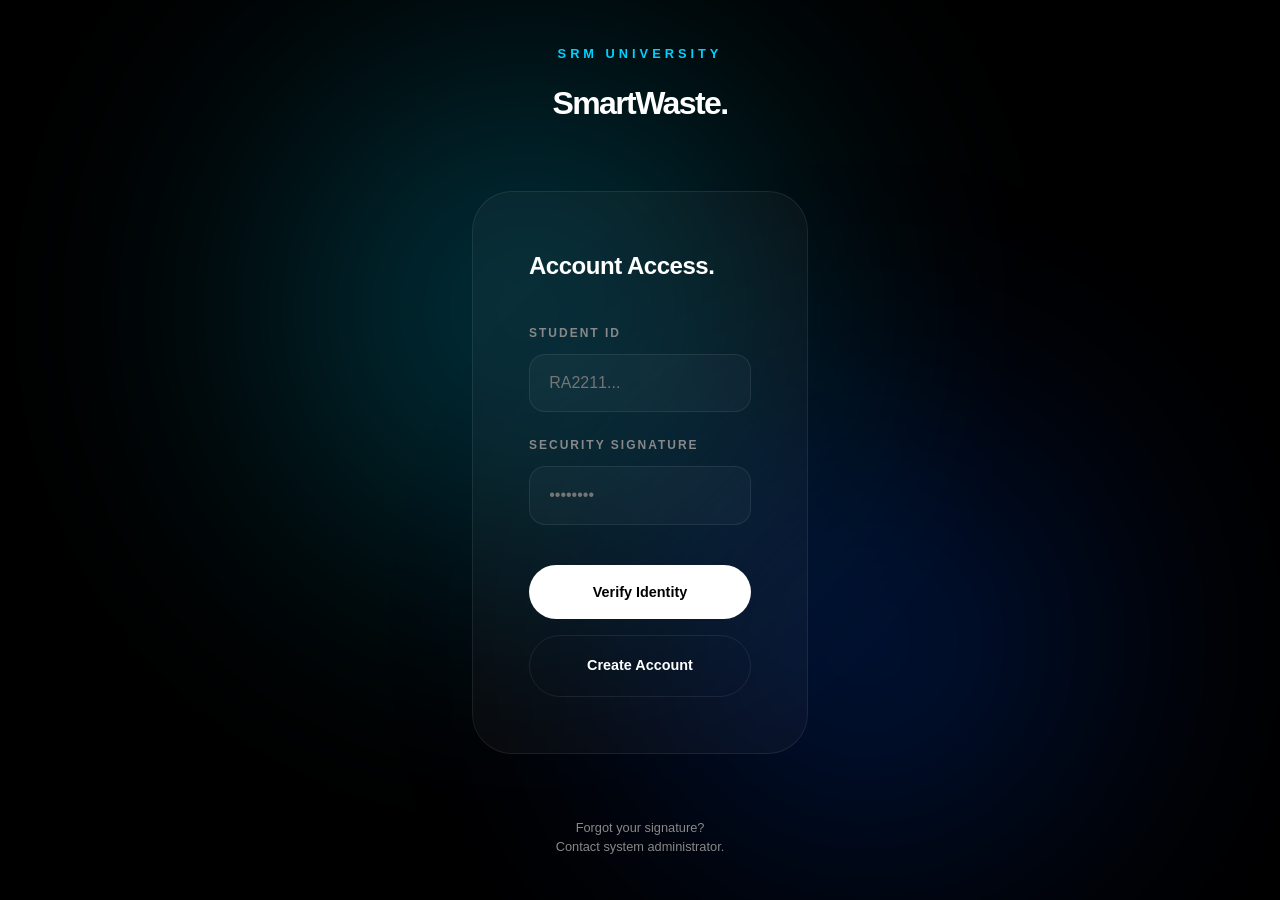
==== frontend/index.html @ 982eaccf "Initial commit: Add backend, frontend, and project documentation" ====
<!DOCTYPE html>
<html lang="en">
<head>
    <meta charset="UTF-8">
    <meta name="viewport" content="width=device-width, initial-scale=1.0">
    <title>Halo / SmartWaste Studio</title>
    <link rel="stylesheet" href="css/style.css">
    <style>
        body {
            display: flex;
            justify-content: center;
            align-items: center;
            min-height: 100vh;
            background: #000;
        }
        .login-container {
            width: 100%;
            max-width: 400px;
            padding: 2rem;
        }
        .login-card {
            background: var(--card-bg);
            border: 1px solid var(--border-color);
            padding: 3.5rem;
            border-radius: 2.5rem;
            text-align: left;
        }
        input {
            width: 100%;
            padding: 1.2rem;
            margin-bottom: 1.5rem;
            background: rgba(255,255,255,0.03);
            border: 1px solid var(--border-color);
            border-radius: 1rem;
            color: #fff;
            font-size: 1rem;
        }
        input:focus {
            outline: none;
            border-color: var(--accent-primary);
        }
        .error-msg {
            color: var(--error);
            font-size: 0.85rem;
            margin-top: 2rem;
            display: none;
            font-weight: 600;
            text-transform: uppercase;
            letter-spacing: 1px;
        }
    </style>
</head>
<body>
    <div class="login-container">
        <div style="text-align: center; margin-bottom: 4rem;">
            <div style="font-size: 0.8rem; font-weight: 700; text-transform: uppercase; letter-spacing: 4px; color: var(--accent-primary); margin-bottom: 1rem;">SRM University</div>
            <div style="font-size: 2rem; font-weight: 700; letter-spacing: -0.05em;">SmartWaste.</div>
        </div>

        <div class="login-card">
            <h2 style="font-size: 1.5rem; margin-bottom: 2.5rem; letter-spacing: -0.02em;">Account Access.</h2>
            <form id="login-form">
                <p style="font-size: 0.75rem; text-transform: uppercase; letter-spacing: 2px; color: var(--text-secondary); margin-bottom: 0.75rem; font-weight: 600;">Student ID</p>
                <input type="text" id="student_id" placeholder="RA2211..." required>
                
                <p style="font-size: 0.75rem; text-transform: uppercase; letter-spacing: 2px; color: var(--text-secondary); margin-bottom: 0.75rem; font-weight: 600;">Security Signature</p>
                <input type="password" id="password" placeholder="••••••••" required>
                
                <button type="submit" id="login-btn" class="btn btn-primary" style="width: 100%; margin-top: 1rem; padding: 1.2rem;">Verify Identity</button>
                <a href="signup.html" class="btn btn-outline" style="width: 100%; margin-top: 1rem; padding: 1.2rem; text-decoration: none; display: block; text-align: center; border-radius: 100px;">Create Account</a>
            </form>
            <div id="error-msg" class="error-msg">Invalid Credentials</div>
        </div>

        <div style="text-align: center; margin-top: 4rem; color: var(--text-secondary); font-size: 0.8rem;">
            Forgot your signature? <br>Contact system administrator.
        </div>
    </div>

    <script type="module">
        import { api } from './js/api.js';

        const loginForm = document.getElementById('login-form');
        const loginBtn = document.getElementById('login-btn');
        const errorMsg = document.getElementById('error-msg');

        loginForm.addEventListener('submit', async (e) => {
            e.preventDefault();
            const studentId = document.getElementById('student_id').value;
            const password = document.getElementById('password').value;

            loginBtn.disabled = true;
            loginBtn.innerText = 'Syncing...';
            errorMsg.style.display = 'none';

            try {
                const data = await api.login(studentId, password);
                localStorage.setItem('token', data.token);
                localStorage.setItem('role', data.role);
                localStorage.setItem('name', data.name);
                localStorage.setItem('student_id', studentId);

                if (data.role === 'admin' || data.role === 'staff') {
                    window.location.href = 'dashboard.html';
                } else {
                    window.location.href = 'student.html';
                }
            } catch (err) {
                errorMsg.innerText = err;
                errorMsg.style.display = 'block';
                loginBtn.disabled = false;
                loginBtn.innerText = 'Verify Identity';
            }
        });

        // Check if already logged in
        if (localStorage.getItem('token')) {
            const role = localStorage.getItem('role');
            if (role === 'admin' || role === 'staff') window.location.href = 'dashboard.html';
            else window.location.href = 'student.html';
        }
    </script>
</body>
</html>
---- frontend/css/style.css ----
:root {
    --bg-color: #000000;
    --card-bg: rgba(255, 255, 255, 0.03);
    --border-color: rgba(255, 255, 255, 0.08);
    --accent-primary: #00D1FF; /* Electric Blue */
    --accent-secondary: #0057FF; /* Deep Blue */
    --highlight: #FFFFFF;
    --text-primary: #FFFFFF;
    --text-secondary: #888888;
    --success: #00FF85;
    --warning: #FACC15;
    --error: #FF4D4D;
    --glass-blur: 40px;
}

@import url('https://fonts.googleapis.com/css2?family=Inter:wght@300;400;500;600;700;800&display=swap');

* {
    margin: 0;
    padding: 0;
    box-sizing: border-box;
    font-family: 'Inter', -apple-system, BlinkMacSystemFont, sans-serif;
}

body {
    background-color: var(--bg-color);
    color: var(--text-primary);
    min-height: 100vh;
    overflow-x: hidden;
    line-height: 1.5;
}

/* Halo Glow Spots */
body::before, body::after {
    content: "";
    position: fixed;
    z-index: -1;
    border-radius: 50%;
    filter: blur(120px);
    opacity: 0.3;
    pointer-events: none;
    animation: drift 25s infinite alternate ease-in-out;
}

body::before {
    top: -10%; left: 10%;
    width: 800px; height: 800px;
    background: radial-gradient(circle, var(--accent-primary) 0%, transparent 70%);
}

body::after {
    bottom: -10%; right: 5%;
    width: 700px; height: 700px;
    background: radial-gradient(circle, var(--accent-secondary) 0%, transparent 70%);
    animation-duration: 35s;
    animation-delay: -10s;
}

@keyframes drift {
    0% { transform: translate(0, 0) scale(1) rotate(0deg); }
    100% { transform: translate(15%, 10%) scale(1.2) rotate(10deg); }
}

.container {
    max-width: 1300px;
    margin: 0 auto;
    padding: 4rem 2rem;
}

nav {
    display: flex;
    justify-content: space-between;
    align-items: center;
    padding: 2rem 4rem;
    backdrop-filter: blur(20px);
    -webkit-backdrop-filter: blur(20px);
    position: sticky;
    top: 0;
    z-index: 1000;
    background: rgba(0, 0, 0, 0.2);
}

.logo {
    font-size: 1.25rem;
    font-weight: 700;
    letter-spacing: -0.5px;
    color: var(--text-primary);
}

.nav-links {
    display: flex;
    gap: 3rem;
    background: rgba(255, 255, 255, 0.05);
    padding: 0.6rem 2.5rem;
    border-radius: 100px;
    border: 1px solid rgba(255, 255, 255, 0.1);
}

.nav-links a {
    text-decoration: none;
    color: var(--text-secondary);
    font-size: 0.85rem;
    font-weight: 500;
    transition: color 0.3s ease;
}

.nav-links a:hover, .nav-links a.active {
    color: var(--text-primary);
}

.glass-card {
    background: var(--card-bg);
    backdrop-filter: blur(var(--glass-blur));
    -webkit-backdrop-filter: blur(var(--glass-blur));
    border: 1px solid var(--border-color);
    border-radius: 2.5rem;
    padding: 3rem;
    margin-bottom: 2rem;
    transition: all 0.6s cubic-bezier(0.16, 1, 0.3, 1);
    position: relative;
    overflow: hidden;
}

.glass-card::before {
    content: "";
    position: absolute;
    top: -50%; left: -50%;
    width: 200%; height: 200%;
    background: radial-gradient(circle, rgba(255,255,255,0.02) 0%, transparent 70%);
    pointer-events: none;
    transition: transform 0.6s ease;
}

.glass-card:hover {
    border-color: rgba(255, 255, 255, 0.2);
    background: rgba(255, 255, 255, 0.05);
    transform: translateY(-8px);
}

h1, h2, h3 {
    margin-bottom: 1.5rem;
    font-weight: 700;
    letter-spacing: -0.04em;
    color: var(--text-primary);
}

h1 { font-size: 6rem; line-height: 0.9; }
h2 { font-size: 3rem; }
h3 { font-size: 1.5rem; }

.grid {
    display: grid;
    grid-template-columns: repeat(auto-fill, minmax(360px, 1fr));
    gap: 2.5rem;
    margin-bottom: 4rem;
}

.btn {
    display: inline-flex;
    align-items: center;
    justify-content: center;
    padding: 1rem 2.5rem;
    border-radius: 100px;
    font-weight: 600;
    font-size: 0.9rem;
    cursor: pointer;
    transition: all 0.4s cubic-bezier(0.16, 1, 0.3, 1);
    text-decoration: none;
}

.btn-primary {
    background: var(--text-primary);
    color: var(--bg-color);
    border: none;
}

.btn-primary:hover {
    transform: scale(1.05);
    box-shadow: 0 0 30px rgba(255, 255, 255, 0.2);
}

.btn-outline {
    background: transparent;
    color: var(--text-primary);
    border: 1px solid var(--border-color);
}

.btn-outline:hover {
    background: rgba(255, 255, 255, 0.05);
    border-color: var(--text-primary);
}

.status-indicator {
    display: inline-block;
    width: 10px;
    height: 10px;
    border-radius: 50%;
    margin-right: 0.75rem;
}

.status-online { background-color: var(--success); box-shadow: 0 0 15px var(--success); }
.status-error { background-color: var(--error); box-shadow: 0 0 15px var(--error); }

table {
    width: 100%;
    border-collapse: separate;
    border-spacing: 0 8px;
    margin-top: 1rem;
}

th {
    text-align: left;
    padding: 1.2rem;
    color: var(--text-secondary);
    font-weight: 500;
    font-size: 0.8rem;
    text-transform: uppercase;
    letter-spacing: 1px;
}

td {
    padding: 1.5rem 1.2rem;
    background: rgba(255, 255, 255, 0.02);
    border-top: 1px solid var(--border-color);
    border-bottom: 1px solid var(--border-color);
}

td:first-child { border-left: 1px solid var(--border-color); border-radius: 16px 0 0 16px; }
td:last-child { border-right: 1px solid var(--border-color); border-radius: 0 16px 16px 0; }

.badge {
    padding: 0.5rem 1.2rem;
    border-radius: 100px;
    font-size: 0.7rem;
    font-weight: 700;
    text-transform: uppercase;
    letter-spacing: 0.5px;
    border: 1px solid rgba(255, 255, 255, 0.1);
}

.badge-success { color: var(--accent-primary); background: rgba(0, 209, 255, 0.1); }
.badge-error { color: var(--error); background: rgba(255, 77, 77, 0.1); }

/* Forms */
.form-group label {
    display: block;
    margin-bottom: 0.75rem;
    font-size: 0.85rem;
    font-weight: 500;
    color: var(--text-secondary);
}

.form-group input, .form-group select {
    width: 100%;
    padding: 1.25rem;
    background: rgba(255, 255, 255, 0.03);
    border: 1px solid var(--border-color);
    border-radius: 1.25rem;
    color: white;
    outline: none;
    transition: all 0.3s;
}

.form-group input:focus {
    border-color: var(--accent-primary);
    background: rgba(255, 255, 255, 0.06);
}

/* Modals */
.modal {
    display: none;
    position: fixed;
    top: 0; left: 0; width: 100%; height: 100%;
    background: rgba(0, 0, 0, 0.85);
    backdrop-filter: blur(20px);
    z-index: 2000;
    justify-content: center;
    align-items: center;
}

.modal.active { display: flex; }

.modal-content {
    background: rgba(20, 20, 20, 0.8);
    backdrop-filter: blur(var(--glass-blur));
    border: 1px solid var(--border-color);
    border-radius: 3rem;
    padding: 4rem;
    width: 100%;
    max-width: 500px;
}

/* Stats */
.stats-bar {
    display: grid;
    grid-template-columns: repeat(auto-fit, minmax(220px, 1fr));
    gap: 2rem;
    margin-bottom: 4rem;
}

.stat-item {
    background: var(--card-bg);
    backdrop-filter: blur(var(--glass-blur));
    border: 1px solid var(--border-color);
    border-radius: 2.5rem;
    padding: 2rem;
    text-align: center;
}

.stat-value {
    font-size: 3rem;
    font-weight: 800;
    color: var(--accent-primary);
    display: block;
    line-height: 1;
    margin-bottom: 0.5rem;
}

.stat-label {
    font-size: 0.75rem;
    color: var(--text-secondary);
    text-transform: uppercase;
    letter-spacing: 2px;
    font-weight: 700;
}

/* Custom Scrollbar */
::-webkit-scrollbar { width: 4px; }
::-webkit-scrollbar-track { background: var(--bg-color); }
::-webkit-scrollbar-thumb { background: #333; border-radius: 10px; }
::-webkit-scrollbar-thumb:hover { background: #444; }
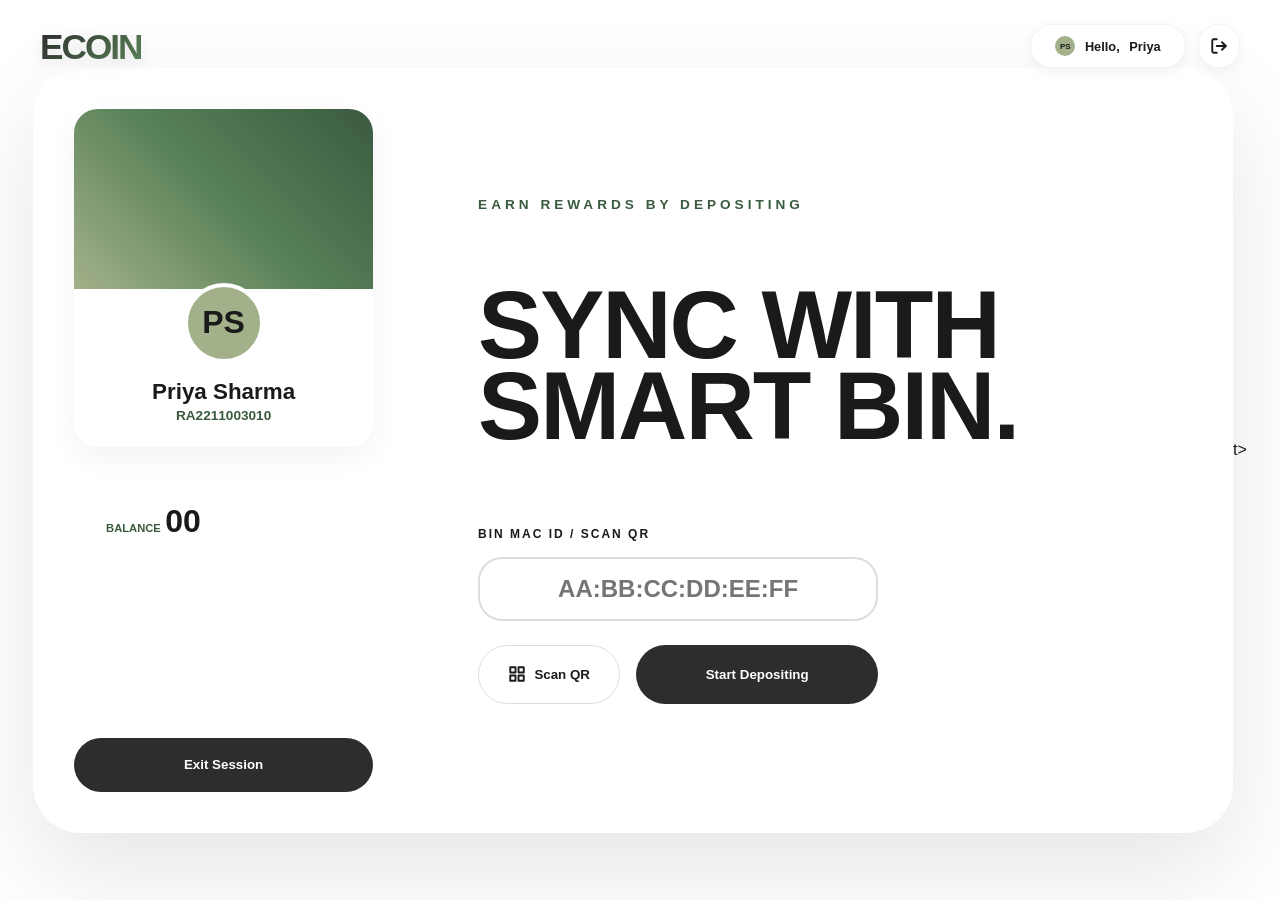
==== commit 7afe8bfa: "Merge f4e35c3da3ba53453087cea6cd208cff39f6826b into f7b8a06829152bbd063f044ffa8ce43bdae23789" ====
--- a/frontend/index.html
+++ b/frontend/index.html
@@ -3,80 +3,88 @@
 <head>
     <meta charset="UTF-8">
     <meta name="viewport" content="width=device-width, initial-scale=1.0">
-    <title>Halo / SmartWaste Studio</title>
+    <title>ECOIN / Account Access</title>
     <link rel="stylesheet" href="css/style.css">
     <style>
         body {
             display: flex;
+            flex-direction: column;
             justify-content: center;
             align-items: center;
             min-height: 100vh;
-            background: #000;
-        }
-        .login-container {
-            width: 100%;
-            max-width: 400px;
+            min-height: 100dvh;
             padding: 2rem;
         }
         .login-card {
-            background: var(--card-bg);
-            border: 1px solid var(--border-color);
-            padding: 3.5rem;
-            border-radius: 2.5rem;
-            text-align: left;
+            background: rgba(255, 255, 255, 0.4);
+            backdrop-filter: blur(30px);
+            -webkit-backdrop-filter: blur(30px);
+            border: 1px solid rgba(255, 255, 255, 0.5);
+            padding: 3rem;
+            border-radius: 3rem;
+            width: 100%;
+            max-width: 450px;
+            box-shadow: 0 40px 100px rgba(0,0,0,0.1);
+            position: relative;
+            z-index: 10;
+        }
+        .hero-text-mini {
+            font-size: 3rem;
+            font-weight: 800;
+            line-height: 0.9;
+            text-transform: uppercase;
+            letter-spacing: -1px;
+            margin-bottom: 2.5rem;
+            color: #1a1a1a;
         }
         input {
             width: 100%;
-            padding: 1.2rem;
-            margin-bottom: 1.5rem;
-            background: rgba(255,255,255,0.03);
-            border: 1px solid var(--border-color);
-            border-radius: 1rem;
-            color: #fff;
+            padding: 1.2rem 1.5rem;
+            margin-bottom: 1rem;
+            background: rgba(255, 255, 255, 0.8);
+            border: 1px solid #ddd;
+            border-radius: 1.2rem;
             font-size: 1rem;
+            outline: none;
+            font-weight: 600;
         }
         input:focus {
-            outline: none;
-            border-color: var(--accent-primary);
-        }
-        .error-msg {
-            color: var(--error);
-            font-size: 0.85rem;
-            margin-top: 2rem;
-            display: none;
-            font-weight: 600;
-            text-transform: uppercase;
-            letter-spacing: 1px;
+            border-color: #588157;
+            background: #fff;
         }
     </style>
 </head>
 <body>
-    <div class="login-container">
-        <div style="text-align: center; margin-bottom: 4rem;">
-            <div style="font-size: 0.8rem; font-weight: 700; text-transform: uppercase; letter-spacing: 4px; color: var(--accent-primary); margin-bottom: 1rem;">SRM University</div>
-            <div style="font-size: 2rem; font-weight: 700; letter-spacing: -0.05em;">SmartWaste.</div>
+    <header class="main-header">
+        <div class="header-content">
+            <div class="mobile-logo">ECOIN</div>
+            <nav class="header-actions">
+                <a href="index.html" class="header-btn dark">Login</a>
+                <a href="signup.html" class="header-btn">Sign up</a>
+            </nav>
         </div>
+    </header>
 
-        <div class="login-card">
-            <h2 style="font-size: 1.5rem; margin-bottom: 2.5rem; letter-spacing: -0.02em;">Account Access.</h2>
-            <form id="login-form">
-                <p style="font-size: 0.75rem; text-transform: uppercase; letter-spacing: 2px; color: var(--text-secondary); margin-bottom: 0.75rem; font-weight: 600;">Student ID</p>
-                <input type="text" id="student_id" placeholder="RA2211..." required>
-                
-                <p style="font-size: 0.75rem; text-transform: uppercase; letter-spacing: 2px; color: var(--text-secondary); margin-bottom: 0.75rem; font-weight: 600;">Security Signature</p>
-                <input type="password" id="password" placeholder="••••••••" required>
-                
-                <button type="submit" id="login-btn" class="btn btn-primary" style="width: 100%; margin-top: 1rem; padding: 1.2rem;">Verify Identity</button>
-                <a href="signup.html" class="btn btn-outline" style="width: 100%; margin-top: 1rem; padding: 1.2rem; text-decoration: none; display: block; text-align: center; border-radius: 100px;">Create Account</a>
-            </form>
-            <div id="error-msg" class="error-msg">Invalid Credentials</div>
-        </div>
-
-        <div style="text-align: center; margin-top: 4rem; color: var(--text-secondary); font-size: 0.8rem;">
-            Forgot your signature? <br>Contact system administrator.
-        </div>
+    <div class="login-card">
+        <p style="font-size: 0.7rem; font-weight: 800; text-transform: uppercase; letter-spacing: 3px; color: var(--text-secondary); margin-bottom: 1rem;">Secure Access</p>
+        <h1 class="hero-text-mini">ACCOUNT <br>PORTAL.</h1>
+        
+        <form id="login-form">
+            <p style="font-size: 0.7rem; text-transform: uppercase; letter-spacing: 2px; color: #1a1a1a; margin-bottom: 0.75rem; font-weight: 800;">Student Identifier</p>
+            <input type="text" id="student_id" placeholder="RA2211..." required>
+            
+            <p style="font-size: 0.7rem; text-transform: uppercase; letter-spacing: 2px; color: #1a1a1a; margin-bottom: 0.75rem; font-weight: 800;">Security Key</p>
+            <input type="password" id="password" placeholder="••••••••" required>
+            
+            <button type="submit" id="login-btn" class="btn btn-dark" style="width: 100%; margin-top: 1rem; padding: 1.2rem;">Verify Identity</button>
+            <a href="signup.html" style="display:block; text-align:center; margin-top:1.5rem; color:var(--text-secondary); font-size:0.75rem; text-decoration:none; font-weight: 800; text-transform: uppercase; letter-spacing: 1px;">Initialize New Account</a>
+        </form>
+        <div id="error-msg" style="color: var(--error); font-size: 0.75rem; margin-top: 2rem; display: none; font-weight: 800; text-transform: uppercase; text-align: center;">Invalid Credentials</div>
     </div>
 
+    <script src="js/api.js" type="module"></script>
+    <script src="js/mock-login.js"></script>
+    <script src="js/auth.js"></script>
     <script type="module">
         import { api } from './js/api.js';
 
@@ -90,7 +98,7 @@
             const password = document.getElementById('password').value;
 
             loginBtn.disabled = true;
-            loginBtn.innerText = 'Syncing...';
+            loginBtn.innerText = 'Verifying...';
             errorMsg.style.display = 'none';
 
             try {
@@ -100,11 +108,7 @@
                 localStorage.setItem('name', data.name);
                 localStorage.setItem('student_id', studentId);
 
-                if (data.role === 'admin' || data.role === 'staff') {
-                    window.location.href = 'dashboard.html';
-                } else {
-                    window.location.href = 'student.html';
-                }
+                window.location.href = 'student.html';
             } catch (err) {
                 errorMsg.innerText = err;
                 errorMsg.style.display = 'block';
@@ -112,13 +116,6 @@
                 loginBtn.innerText = 'Verify Identity';
             }
         });
-
-        // Check if already logged in
-        if (localStorage.getItem('token')) {
-            const role = localStorage.getItem('role');
-            if (role === 'admin' || role === 'staff') window.location.href = 'dashboard.html';
-            else window.location.href = 'student.html';
-        }
     </script>
 </body>
 </html>
--- a/frontend/css/style.css
+++ b/frontend/css/style.css
@@ -1,331 +1,344 @@
 :root {
-    --bg-color: #000000;
-    --card-bg: rgba(255, 255, 255, 0.03);
-    --border-color: rgba(255, 255, 255, 0.08);
-    --accent-primary: #00D1FF; /* Electric Blue */
-    --accent-secondary: #0057FF; /* Deep Blue */
-    --highlight: #FFFFFF;
-    --text-primary: #FFFFFF;
-    --text-secondary: #888888;
-    --success: #00FF85;
-    --warning: #FACC15;
-    --error: #FF4D4D;
-    --glass-blur: 40px;
-}
-
-@import url('https://fonts.googleapis.com/css2?family=Inter:wght@300;400;500;600;700;800&display=swap');
+    --bg-color: #f0f0f0;
+    --app-container-bg: rgba(255, 255, 255, 0.4);
+    --sidebar-bg: rgba(255, 255, 255, 0.6);
+    --border-color: rgba(255, 255, 255, 0.5);
+    --text-primary: #1a1a1a;
+    --text-secondary: #3a5a40; /* High contrast Deep Green */
+    --accent-primary: #2d2d2d;
+    --accent-secondary: #e0e0e0;
+    --success: #27ae60;
+    --error: #e74c3c;
+    --glass-blur: 25px;
+    --border-radius-lg: 3rem;
+    --border-radius-md: 1.5rem;
+    --brand-gradient: linear-gradient(135deg, #2d2d2d 0%, #588157 100%);
+}
+
+@import url('https://fonts.googleapis.com/css2?family=Plus+Jakarta+Sans:wght@300;400;500;600;700;800&family=Outfit:wght@700;800;900&display=swap');
 
 * {
     margin: 0;
     padding: 0;
     box-sizing: border-box;
-    font-family: 'Inter', -apple-system, BlinkMacSystemFont, sans-serif;
+    font-family: 'Plus Jakarta Sans', sans-serif;
+    -webkit-tap-highlight-color: transparent;
 }
 
 body {
-    background-color: var(--bg-color);
+    background: url('https://encrypted-tbn0.gstatic.com/images?q=tbn:ANd9GcQI-DlO5DdA1q8tO6L2sBgT0tri8f0hvw9ZOg&s') no-repeat center center fixed;
+    background-size: cover;
     color: var(--text-primary);
     min-height: 100vh;
-    overflow-x: hidden;
-    line-height: 1.5;
-}
-
-/* Halo Glow Spots */
-body::before, body::after {
+    min-height: 100dvh;
+    display: flex;
+    justify-content: center;
+    align-items: center;
+}
+
+body::before {
     content: "";
     position: fixed;
+    top: 0; left: 0; width: 100%; height: 100%;
+    background: rgba(255, 255, 255, 0.05);
+    backdrop-filter: blur(8px);
     z-index: -1;
-    border-radius: 50%;
-    filter: blur(120px);
-    opacity: 0.3;
-    pointer-events: none;
-    animation: drift 25s infinite alternate ease-in-out;
-}
-
-body::before {
-    top: -10%; left: 10%;
-    width: 800px; height: 800px;
-    background: radial-gradient(circle, var(--accent-primary) 0%, transparent 70%);
-}
-
-body::after {
-    bottom: -10%; right: 5%;
-    width: 700px; height: 700px;
-    background: radial-gradient(circle, var(--accent-secondary) 0%, transparent 70%);
-    animation-duration: 35s;
-    animation-delay: -10s;
-}
-
-@keyframes drift {
-    0% { transform: translate(0, 0) scale(1) rotate(0deg); }
-    100% { transform: translate(15%, 10%) scale(1.2) rotate(10deg); }
-}
-
-.container {
-    max-width: 1300px;
-    margin: 0 auto;
-    padding: 4rem 2rem;
-}
-
-nav {
-    display: flex;
-    justify-content: space-between;
-    align-items: center;
-    padding: 2rem 4rem;
-    backdrop-filter: blur(20px);
-    -webkit-backdrop-filter: blur(20px);
-    position: sticky;
-    top: 0;
-    z-index: 1000;
-    background: rgba(0, 0, 0, 0.2);
-}
-
-.logo {
-    font-size: 1.25rem;
-    font-weight: 700;
-    letter-spacing: -0.5px;
-    color: var(--text-primary);
-}
-
-.nav-links {
-    display: flex;
-    gap: 3rem;
-    background: rgba(255, 255, 255, 0.05);
-    padding: 0.6rem 2.5rem;
-    border-radius: 100px;
-    border: 1px solid rgba(255, 255, 255, 0.1);
-}
-
-.nav-links a {
-    text-decoration: none;
-    color: var(--text-secondary);
-    font-size: 0.85rem;
-    font-weight: 500;
-    transition: color 0.3s ease;
-}
-
-.nav-links a:hover, .nav-links a.active {
-    color: var(--text-primary);
-}
-
-.glass-card {
-    background: var(--card-bg);
+}
+
+/* App Container */
+.app-container {
+    width: 100%;
+    max-width: 1200px;
+    height: 85vh;
+    background: var(--app-container-bg);
     backdrop-filter: blur(var(--glass-blur));
     -webkit-backdrop-filter: blur(var(--glass-blur));
     border: 1px solid var(--border-color);
-    border-radius: 2.5rem;
-    padding: 3rem;
+    border-radius: var(--border-radius-lg);
+    display: flex;
+    overflow: hidden;
+    position: relative;
+    box-shadow: 0 40px 100px rgba(0,0,0,0.1);
+}
+
+/* Header Styling */
+.main-header {
+    position: fixed;
+    top: 0;
+    left: 0;
+    width: 100%;
+    padding: 1.5rem 2.5rem;
+    z-index: 1000;
+}
+
+.header-content {
+    max-width: 1400px;
+    margin: 0 auto;
+    display: flex;
+    justify-content: space-between;
+    align-items: center;
+}
+
+/* THE STYLISH ECOIN LOGO */
+.mobile-logo {
+    font-family: 'Outfit', sans-serif;
+    font-weight: 900;
+    font-size: 2.2rem;
+    letter-spacing: -2px;
+    text-transform: uppercase;
+    background: var(--brand-gradient);
+    -webkit-background-clip: text;
+    -webkit-text-fill-color: transparent;
+    filter: drop-shadow(0 4px 8px rgba(0,0,0,0.1));
+    line-height: 1;
+}
+
+.header-btn {
+    background: #fff;
+    color: #1a1a1a;
+    padding: 0.7rem 1.5rem;
+    border-radius: 100px;
+    text-decoration: none;
+    font-size: 0.8rem;
+    font-weight: 700;
+    display: flex;
+    align-items: center;
+    gap: 0.6rem;
+    box-shadow: 0 4px 15px rgba(0,0,0,0.05);
+    border: 1px solid rgba(0,0,0,0.05);
+    transition: 0.3s;
+}
+
+.header-btn:hover {
+    transform: translateY(-2px);
+    box-shadow: 0 8px 25px rgba(0,0,0,0.1);
+}
+
+.header-btn.dark {
+    background: #2d2d2d;
+    color: #fff;
+}
+
+/* Sidebar (Desktop) */
+.sidebar {
+    width: 380px;
+    background: var(--sidebar-bg);
+    border-right: 1px solid var(--border-color);
+    padding: 2.5rem;
+    display: flex;
+    flex-direction: column;
+    z-index: 2;
+}
+
+.sidebar-card {
+    background: #fff;
+    border-radius: var(--border-radius-md);
+    overflow: hidden;
+    box-shadow: 0 10px 30px rgba(0,0,0,0.05);
     margin-bottom: 2rem;
-    transition: all 0.6s cubic-bezier(0.16, 1, 0.3, 1);
+}
+
+.profile-cover {
+    width: 100%;
+    height: 180px;
+    background: linear-gradient(45deg, #a3b18a, #588157, #3a5a40);
+}
+
+.sidebar-content {
+    padding: 1.5rem;
+}
+
+/* Content Area */
+.main-content {
+    flex: 1;
+    padding: 4rem;
+    overflow-y: auto;
+    display: flex;
+    flex-direction: column;
     position: relative;
-    overflow: hidden;
-}
-
-.glass-card::before {
-    content: "";
-    position: absolute;
-    top: -50%; left: -50%;
-    width: 200%; height: 200%;
-    background: radial-gradient(circle, rgba(255,255,255,0.02) 0%, transparent 70%);
-    pointer-events: none;
-    transition: transform 0.6s ease;
-}
-
-.glass-card:hover {
-    border-color: rgba(255, 255, 255, 0.2);
-    background: rgba(255, 255, 255, 0.05);
-    transform: translateY(-8px);
-}
-
-h1, h2, h3 {
+}
+
+/* Typography */
+.hero-text {
+    font-size: 6rem;
+    font-weight: 800;
+    line-height: 0.85;
+    text-transform: uppercase;
+    letter-spacing: -2px;
+    margin-top: auto;
+    margin-bottom: 2rem;
+}
+
+.sub-hero {
+    font-size: 0.85rem;
+    font-weight: 700;
+    text-transform: uppercase;
+    letter-spacing: 4px;
+    color: var(--text-secondary);
     margin-bottom: 1.5rem;
+}
+
+/* Components */
+.stat-row {
+    display: flex;
+    gap: 1.5rem;
+    margin-top: 2rem;
+}
+
+.stat-pill {
+    background: rgba(255,255,255,0.5);
+    padding: 1.5rem 2rem;
+    border-radius: 2rem;
+    flex: 1;
+}
+
+.stat-pill .value {
+    font-size: 2rem;
+    font-weight: 800;
+}
+
+.stat-pill .label {
+    font-size: 0.7rem;
     font-weight: 700;
-    letter-spacing: -0.04em;
-    color: var(--text-primary);
-}
-
-h1 { font-size: 6rem; line-height: 0.9; }
-h2 { font-size: 3rem; }
-h3 { font-size: 1.5rem; }
-
-.grid {
-    display: grid;
-    grid-template-columns: repeat(auto-fill, minmax(360px, 1fr));
-    gap: 2.5rem;
-    margin-bottom: 4rem;
+    text-transform: uppercase;
+    color: var(--text-secondary);
 }
 
 .btn {
     display: inline-flex;
     align-items: center;
     justify-content: center;
-    padding: 1rem 2.5rem;
+    padding: 1.2rem 2.5rem;
     border-radius: 100px;
-    font-weight: 600;
-    font-size: 0.9rem;
+    font-weight: 700;
     cursor: pointer;
-    transition: all 0.4s cubic-bezier(0.16, 1, 0.3, 1);
-    text-decoration: none;
-}
-
-.btn-primary {
-    background: var(--text-primary);
-    color: var(--bg-color);
     border: none;
-}
-
-.btn-primary:hover {
-    transform: scale(1.05);
-    box-shadow: 0 0 30px rgba(255, 255, 255, 0.2);
-}
-
-.btn-outline {
-    background: transparent;
-    color: var(--text-primary);
-    border: 1px solid var(--border-color);
-}
-
-.btn-outline:hover {
-    background: rgba(255, 255, 255, 0.05);
-    border-color: var(--text-primary);
-}
-
-.status-indicator {
-    display: inline-block;
-    width: 10px;
-    height: 10px;
+    transition: 0.3s;
+}
+
+.btn-dark { background: #2d2d2d; color: #fff; }
+.btn-outline { background: #fff; color: #1a1a1a; border: 1px solid #ddd; }
+
+.avatar-circle {
+    width: 32px;
+    height: 32px;
     border-radius: 50%;
-    margin-right: 0.75rem;
-}
-
-.status-online { background-color: var(--success); box-shadow: 0 0 15px var(--success); }
-.status-error { background-color: var(--error); box-shadow: 0 0 15px var(--error); }
-
-table {
-    width: 100%;
-    border-collapse: separate;
-    border-spacing: 0 8px;
-    margin-top: 1rem;
-}
-
-th {
-    text-align: left;
-    padding: 1.2rem;
-    color: var(--text-secondary);
-    font-weight: 500;
-    font-size: 0.8rem;
-    text-transform: uppercase;
-    letter-spacing: 1px;
-}
-
-td {
-    padding: 1.5rem 1.2rem;
-    background: rgba(255, 255, 255, 0.02);
-    border-top: 1px solid var(--border-color);
-    border-bottom: 1px solid var(--border-color);
-}
-
-td:first-child { border-left: 1px solid var(--border-color); border-radius: 16px 0 0 16px; }
-td:last-child { border-right: 1px solid var(--border-color); border-radius: 0 16px 16px 0; }
-
-.badge {
-    padding: 0.5rem 1.2rem;
-    border-radius: 100px;
+    background: #a3b18a;
+    color: #1a1a1a;
+    display: flex;
+    align-items: center;
+    justify-content: center;
+    font-weight: 800;
     font-size: 0.7rem;
-    font-weight: 700;
-    text-transform: uppercase;
-    letter-spacing: 0.5px;
-    border: 1px solid rgba(255, 255, 255, 0.1);
-}
-
-.badge-success { color: var(--accent-primary); background: rgba(0, 209, 255, 0.1); }
-.badge-error { color: var(--error); background: rgba(255, 77, 77, 0.1); }
-
-/* Forms */
-.form-group label {
-    display: block;
-    margin-bottom: 0.75rem;
-    font-size: 0.85rem;
-    font-weight: 500;
-    color: var(--text-secondary);
-}
-
-.form-group input, .form-group select {
-    width: 100%;
-    padding: 1.25rem;
-    background: rgba(255, 255, 255, 0.03);
-    border: 1px solid var(--border-color);
-    border-radius: 1.25rem;
-    color: white;
-    outline: none;
-    transition: all 0.3s;
-}
-
-.form-group input:focus {
-    border-color: var(--accent-primary);
-    background: rgba(255, 255, 255, 0.06);
-}
-
-/* Modals */
-.modal {
+    border: 1px solid #fff;
+}
+
+.bg-object {
+    position: absolute;
+    right: -5%; bottom: -5%; width: 50%;
+    opacity: 0.4; z-index: 0; pointer-events: none;
+}
+
+/* Bottom Navigation for Mobile */
+.bottom-nav {
     display: none;
     position: fixed;
-    top: 0; left: 0; width: 100%; height: 100%;
-    background: rgba(0, 0, 0, 0.85);
+    bottom: 2rem;
+    left: 50%;
+    transform: translateX(-50%);
+    width: 90%;
+    max-width: 400px;
+    background: rgba(255, 255, 255, 0.9);
     backdrop-filter: blur(20px);
-    z-index: 2000;
-    justify-content: center;
-    align-items: center;
-}
-
-.modal.active { display: flex; }
-
-.modal-content {
-    background: rgba(20, 20, 20, 0.8);
-    backdrop-filter: blur(var(--glass-blur));
-    border: 1px solid var(--border-color);
-    border-radius: 3rem;
-    padding: 4rem;
-    width: 100%;
-    max-width: 500px;
-}
-
-/* Stats */
-.stats-bar {
-    display: grid;
-    grid-template-columns: repeat(auto-fit, minmax(220px, 1fr));
-    gap: 2rem;
-    margin-bottom: 4rem;
-}
-
-.stat-item {
-    background: var(--card-bg);
-    backdrop-filter: blur(var(--glass-blur));
-    border: 1px solid var(--border-color);
-    border-radius: 2.5rem;
-    padding: 2rem;
-    text-align: center;
-}
-
-.stat-value {
-    font-size: 3rem;
+    border: 1px solid rgba(255, 255, 255, 0.5);
+    border-radius: 100px;
+    padding: 0.8rem;
+    justify-content: space-around;
+    align-items: center;
+    box-shadow: 0 20px 50px rgba(0,0,0,0.1);
+    z-index: 1000;
+}
+
+.bottom-nav-link {
+    display: flex;
+    flex-direction: column;
+    align-items: center;
+    gap: 0.3rem;
+    text-decoration: none;
+    color: #888;
+    font-size: 0.65rem;
     font-weight: 800;
-    color: var(--accent-primary);
-    display: block;
-    line-height: 1;
-    margin-bottom: 0.5rem;
-}
-
-.stat-label {
-    font-size: 0.75rem;
-    color: var(--text-secondary);
-    text-transform: uppercase;
-    letter-spacing: 2px;
-    font-weight: 700;
+    text-transform: uppercase;
+    letter-spacing: 1px;
+    transition: all 0.3s;
+}
+
+.bottom-nav-link.active {
+    color: #588157;
+}
+
+@media (max-width: 768px) {
+    body {
+        padding: 0;
+        align-items: flex-start;
+        display: block;
+        overflow-x: hidden;
+    }
+
+    .bottom-nav {
+        display: flex;
+    }
+
+    .app-container {
+        height: auto;
+        min-height: 100dvh;
+        border-radius: 0;
+        border: none;
+        background: transparent;
+        flex-direction: column;
+        padding-bottom: 8rem;
+    }
+
+    .sidebar { display: none !important; }
+
+    .main-header {
+        padding: 1rem 1.5rem;
+        background: rgba(255, 255, 255, 0.1);
+        backdrop-filter: blur(15px);
+    }
+
+    .header-content { width: 100%; }
+
+    .mobile-logo {
+        font-size: 1.2rem;
+    }
+
+    .main-content {
+        padding: 1.5rem;
+        overflow-y: visible;
+        padding-top: 7rem;
+    }
+
+    .hero-text {
+        font-size: 3.2rem;
+        margin-top: 1rem;
+    }
+
+    .stat-row {
+        gap: 0.75rem;
+        flex-direction: row;
+    }
+
+    .stat-pill {
+        padding: 1rem;
+        border-radius: 1.5rem;
+        background: rgba(255,255,255,0.8);
+    }
+
+    .stat-pill .value { font-size: 1.4rem; }
 }
 
 /* Custom Scrollbar */
-::-webkit-scrollbar { width: 4px; }
-::-webkit-scrollbar-track { background: var(--bg-color); }
-::-webkit-scrollbar-thumb { background: #333; border-radius: 10px; }
-::-webkit-scrollbar-thumb:hover { background: #444; }
+::-webkit-scrollbar { width: 6px; }
+::-webkit-scrollbar-track { background: transparent; }
+::-webkit-scrollbar-thumb { background: rgba(0,0,0,0.1); border-radius: 10px; }
